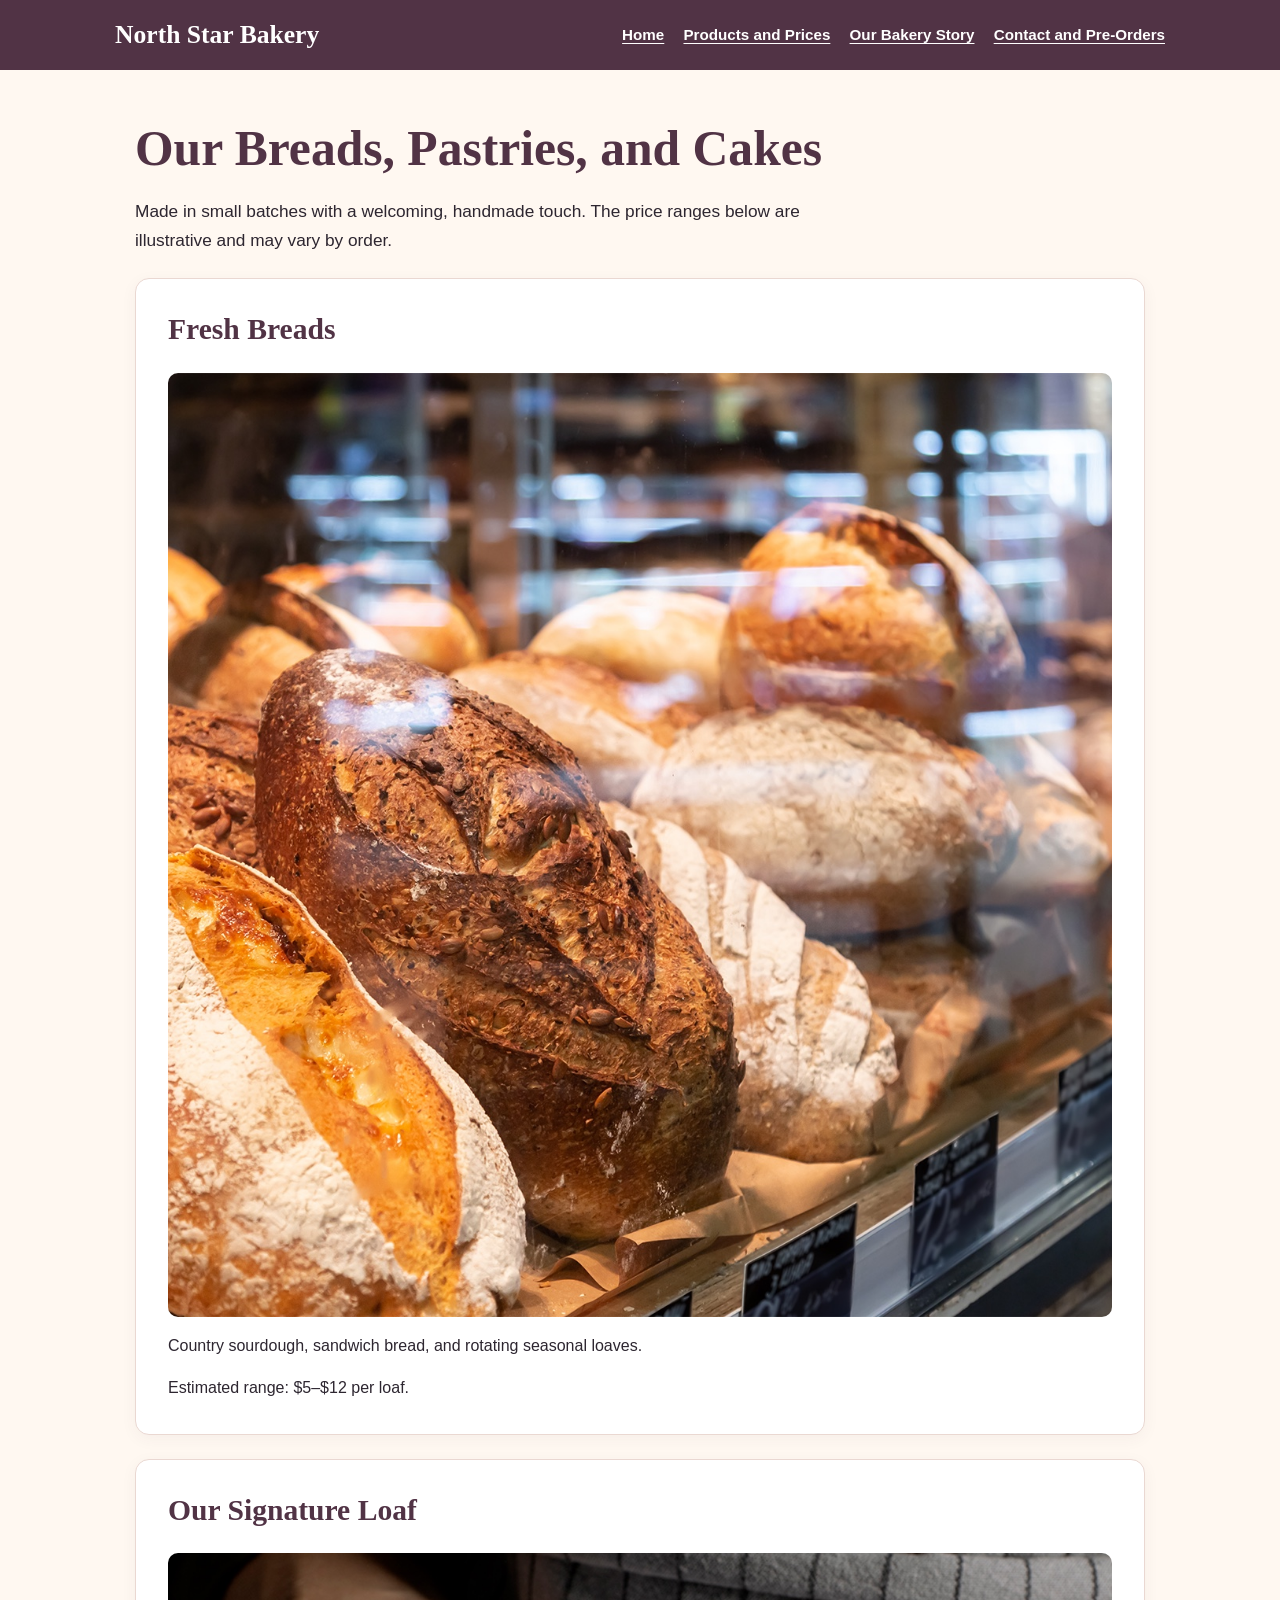
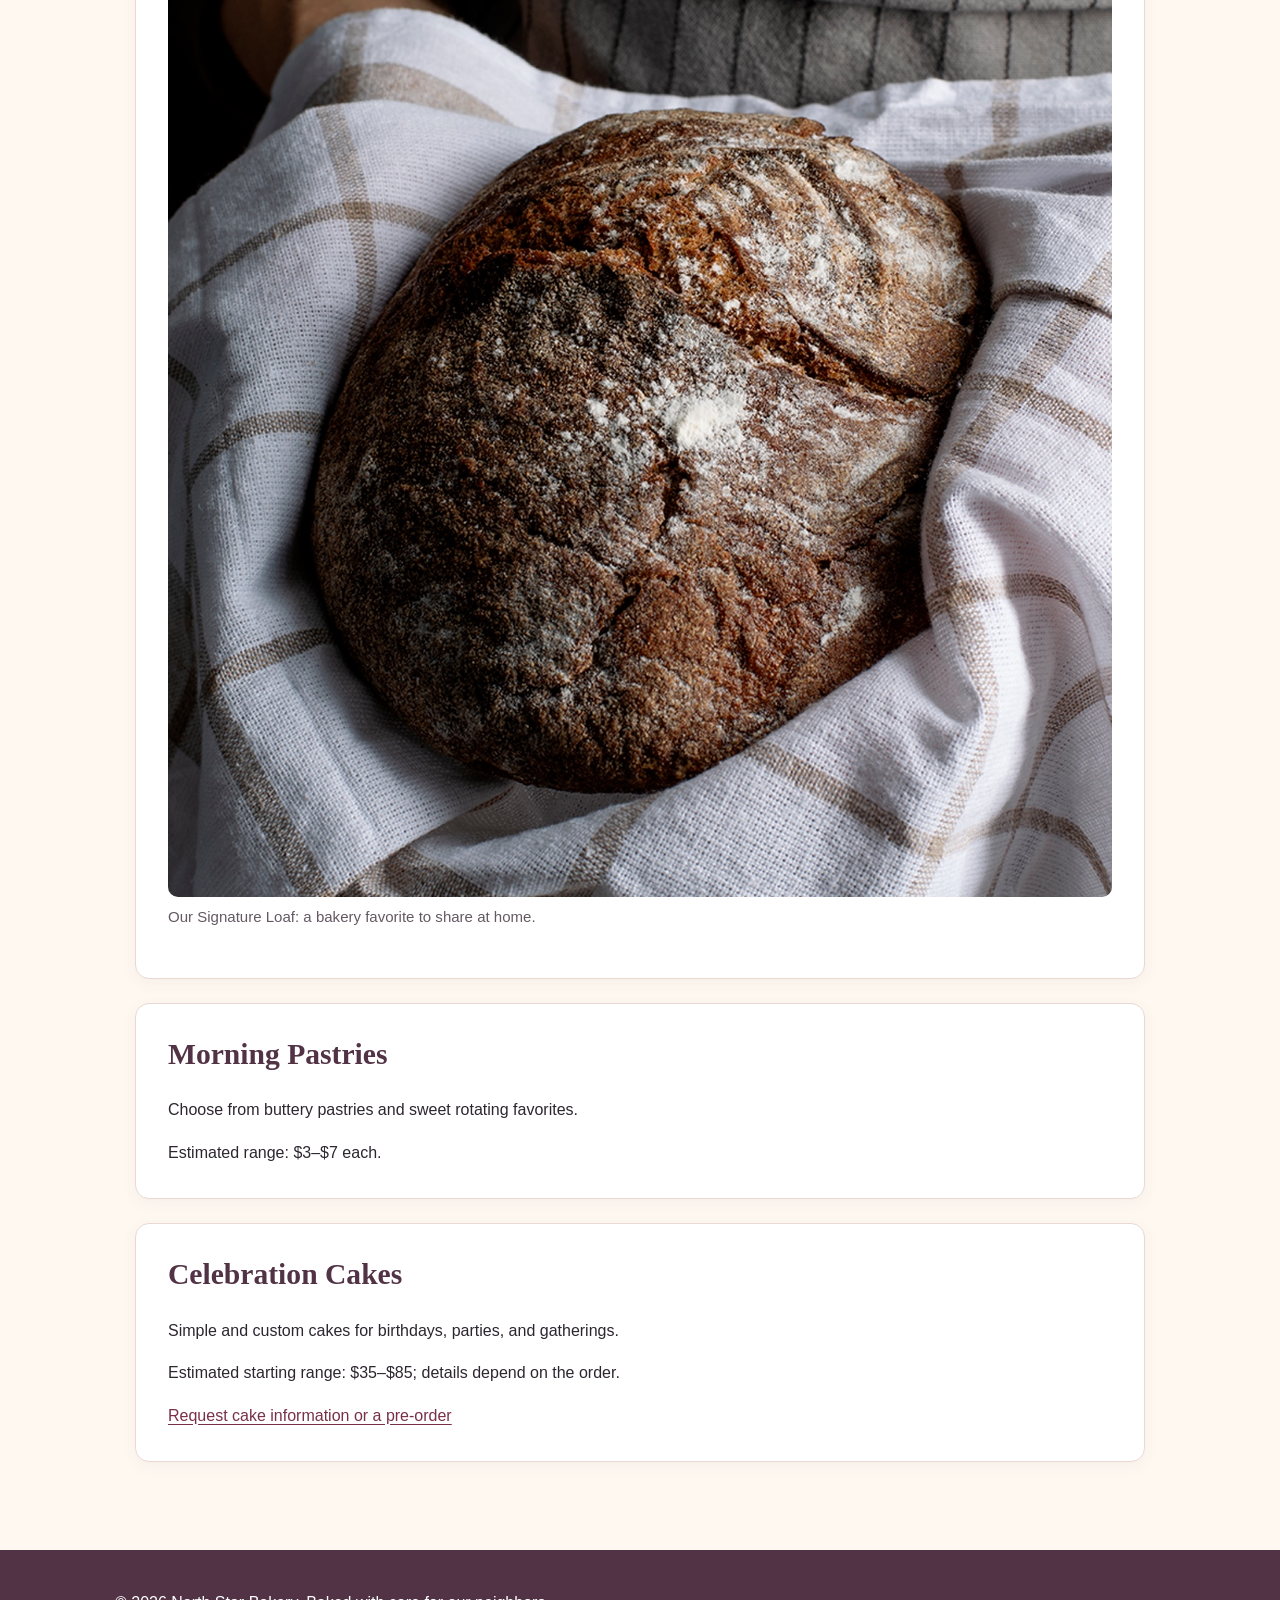
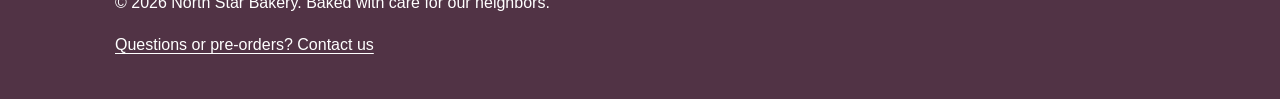
==== products.html @ b47da0ef "Add files via upload" ====
<!DOCTYPE html>
<html lang="en">
<head>
  <meta charset="UTF-8">
  <meta name="viewport" content="width=device-width, initial-scale=1.0">
  <title>Products | North Star Bakery</title>
  <link rel="stylesheet" href="styles.css">
</head>
<body>
  <header class="site-header">
    <a href="index.html" aria-label="North Star Bakery home">North Star Bakery</a>
  <nav aria-label="Main navigation" class="site-nav">
    <a href="index.html">Home</a>
    <a href="products.html">Products and Prices</a>
    <a href="about.html">Our Bakery Story</a>
    <a href="contact.html">Contact and Pre-Orders</a>
  </nav>
  </header>
  <main class="container">
    <h1>Our Breads, Pastries, and Cakes</h1>
    <p>Made in small batches with a welcoming, handmade touch.
       The price ranges below are illustrative and may vary by order.</p>
    <section class="content-card" aria-labelledby="breads">
      <h2 id="breads">Fresh Breads</h2>
      <img src="bakery-bread.jpg"
           alt="Selection of freshly baked artisan bread loaves"
           >
      <p>Country sourdough, sandwich bread, and rotating seasonal loaves.</p>
      <p>Estimated range: $5–$12 per loaf.</p>
    </section>
    <section class="content-card" aria-labelledby="signature">
      <h2 id="signature">Our Signature Loaf</h2>
      <figure>
        <img src="bakery-signature-loaf.jpg"
             alt="North Star Bakery's signature artisan loaf with a golden crust"
             >
        <figcaption>Our Signature Loaf: a bakery favorite to share at home.</figcaption>
      </figure>
    </section>
    <section class="content-card" aria-labelledby="pastries">
      <h2 id="pastries">Morning Pastries</h2>
      <p>Choose from buttery pastries and sweet rotating favorites.</p>
      <p>Estimated range: $3–$7 each.</p>
    </section>
    <section class="content-card" aria-labelledby="cakes">
      <h2 id="cakes">Celebration Cakes</h2>
      <p>Simple and custom cakes for birthdays, parties, and gatherings.</p>
      <p>Estimated starting range: $35–$85; details depend on the order.</p>
      <p><a href="contact.html">Request cake information or a pre-order</a></p>
    </section>
  </main>
  <footer class="site-footer">
    <p>&copy; 2026 North Star Bakery. Baked with care for our neighbors.</p>
    <p><a href="contact.html">Questions or pre-orders? Contact us</a></p>
  </footer>
</body>
</html>
---- styles.css ----
/* North Star Bakery — Touchstone 3 visual design system */
:root { --plum:#513345; --rose:#a45367; --cream:#fff8f1; --ink:#2d2630; --muted:#655963; --border:#ead8d2; --white:#ffffff; }
* { box-sizing:border-box; }
html { scroll-behavior:smooth; }
body { margin:0; background:var(--cream); color:var(--ink); font:1rem/1.65 Arial, Helvetica, sans-serif; }
h1,h2,h3 { font-family:Georgia, 'Times New Roman', serif; line-height:1.25; color:var(--plum); }
h1 { font-size:clamp(2rem,4vw,3.1rem); margin:0 0 1rem; }
h2 { font-size:clamp(1.35rem,2.5vw,1.85rem); margin-top:0; }
a { color:#783047; text-underline-offset:3px; }
a:focus-visible,button:focus-visible,input:focus-visible,select:focus-visible,textarea:focus-visible { outline:3px solid #b04463; outline-offset:3px; }
.site-header { background:var(--plum); color:var(--white); padding:1.25rem max(1rem,calc((100vw - 1050px)/2)); display:flex; align-items:center; justify-content:space-between; flex-wrap:wrap; gap:1rem; }
.site-header > a { color:white; font:700 1.6rem Georgia,serif; text-decoration:none; }
.site-nav { display:flex; flex-wrap:wrap; gap:.5rem 1.2rem; }
.site-nav a { color:white; font-weight:bold; font-size:.95rem; }
.site-nav a:hover { color:#ffe3cf; }
.container { max-width:1050px; margin:0 auto; padding:3rem 1.25rem 4rem; }
.container > p { max-width:75ch; font-size:1.08rem; }
.content-card { background:var(--white); border:1px solid var(--border); border-radius:14px; padding:clamp(1.25rem,3vw,2rem); margin:1.5rem 0; box-shadow:0 4px 16px #5133450d; }
.content-card > p:last-child { margin-bottom:0; }
img,picture img,video { max-width:100%; height:auto; border-radius:10px; display:block; }
figure { margin:1rem 0; }
figcaption { color:var(--muted); font-size:.94rem; margin-top:.5rem; }
.form-group { border:1px solid var(--border); border-radius:10px; padding:1.25rem; margin:1rem 0; }
legend { color:var(--plum); font-weight:bold; padding:0 .4rem; }
label { display:block; font-weight:600; margin-bottom:.25rem; }
input,select,textarea { width:100%; max-width:650px; padding:.7rem; border:1px solid #9c8b91; border-radius:7px; background:white; font:inherit; }
textarea { resize:vertical; }
.button { background:var(--rose); border:0; color:white; font:700 1rem Arial,sans-serif; padding:.85rem 1.5rem; border-radius:8px; cursor:pointer; }
.button:hover { background:var(--plum); }
.site-footer { background:var(--plum); color:white; padding:1.5rem max(1rem,calc((100vw - 1050px)/2)); }
.site-footer a { color:white; }
@media (max-width:650px) { .site-header { display:block; padding:1rem; } .site-header > a { display:block; margin-bottom:.8rem; } .site-nav { flex-direction:column; gap:.4rem; } .container { padding:2rem 1rem; } .content-card { margin:1rem 0; } }
@media (prefers-reduced-motion:reduce) { html { scroll-behavior:auto; } }
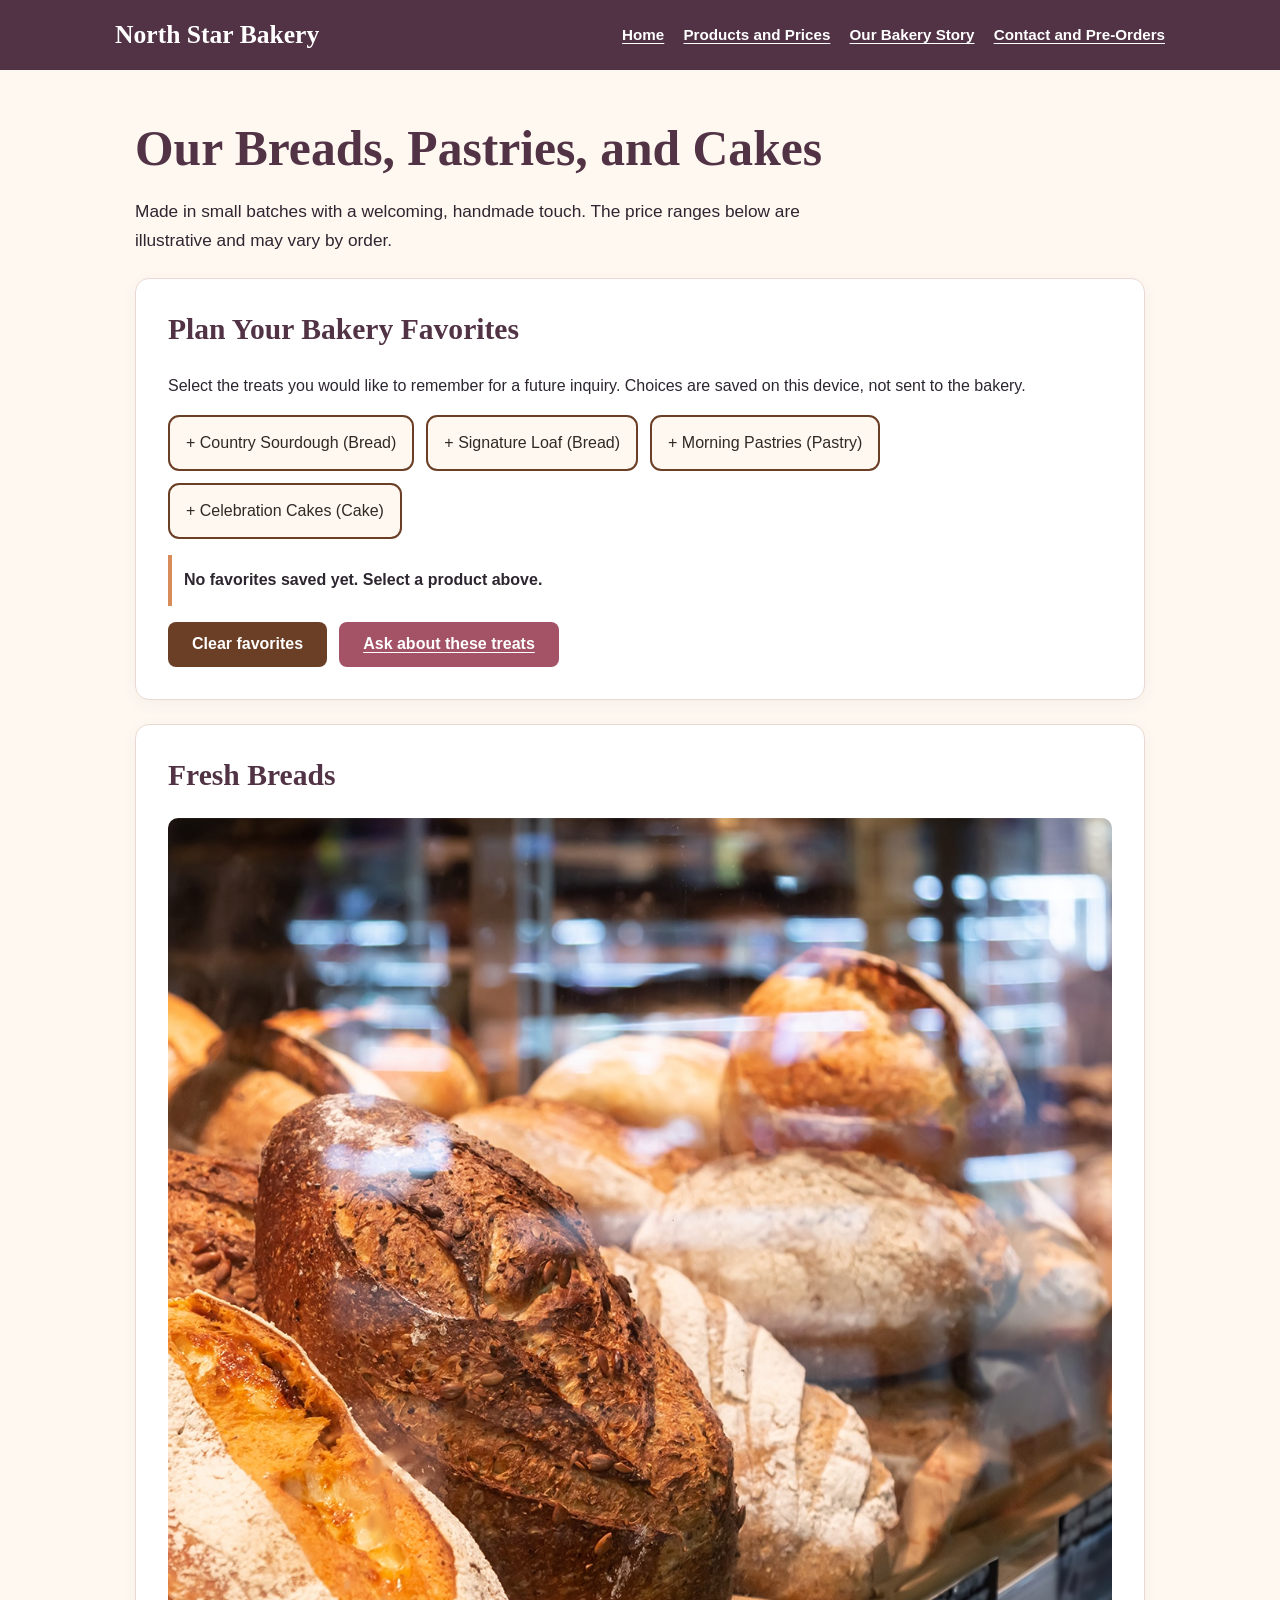
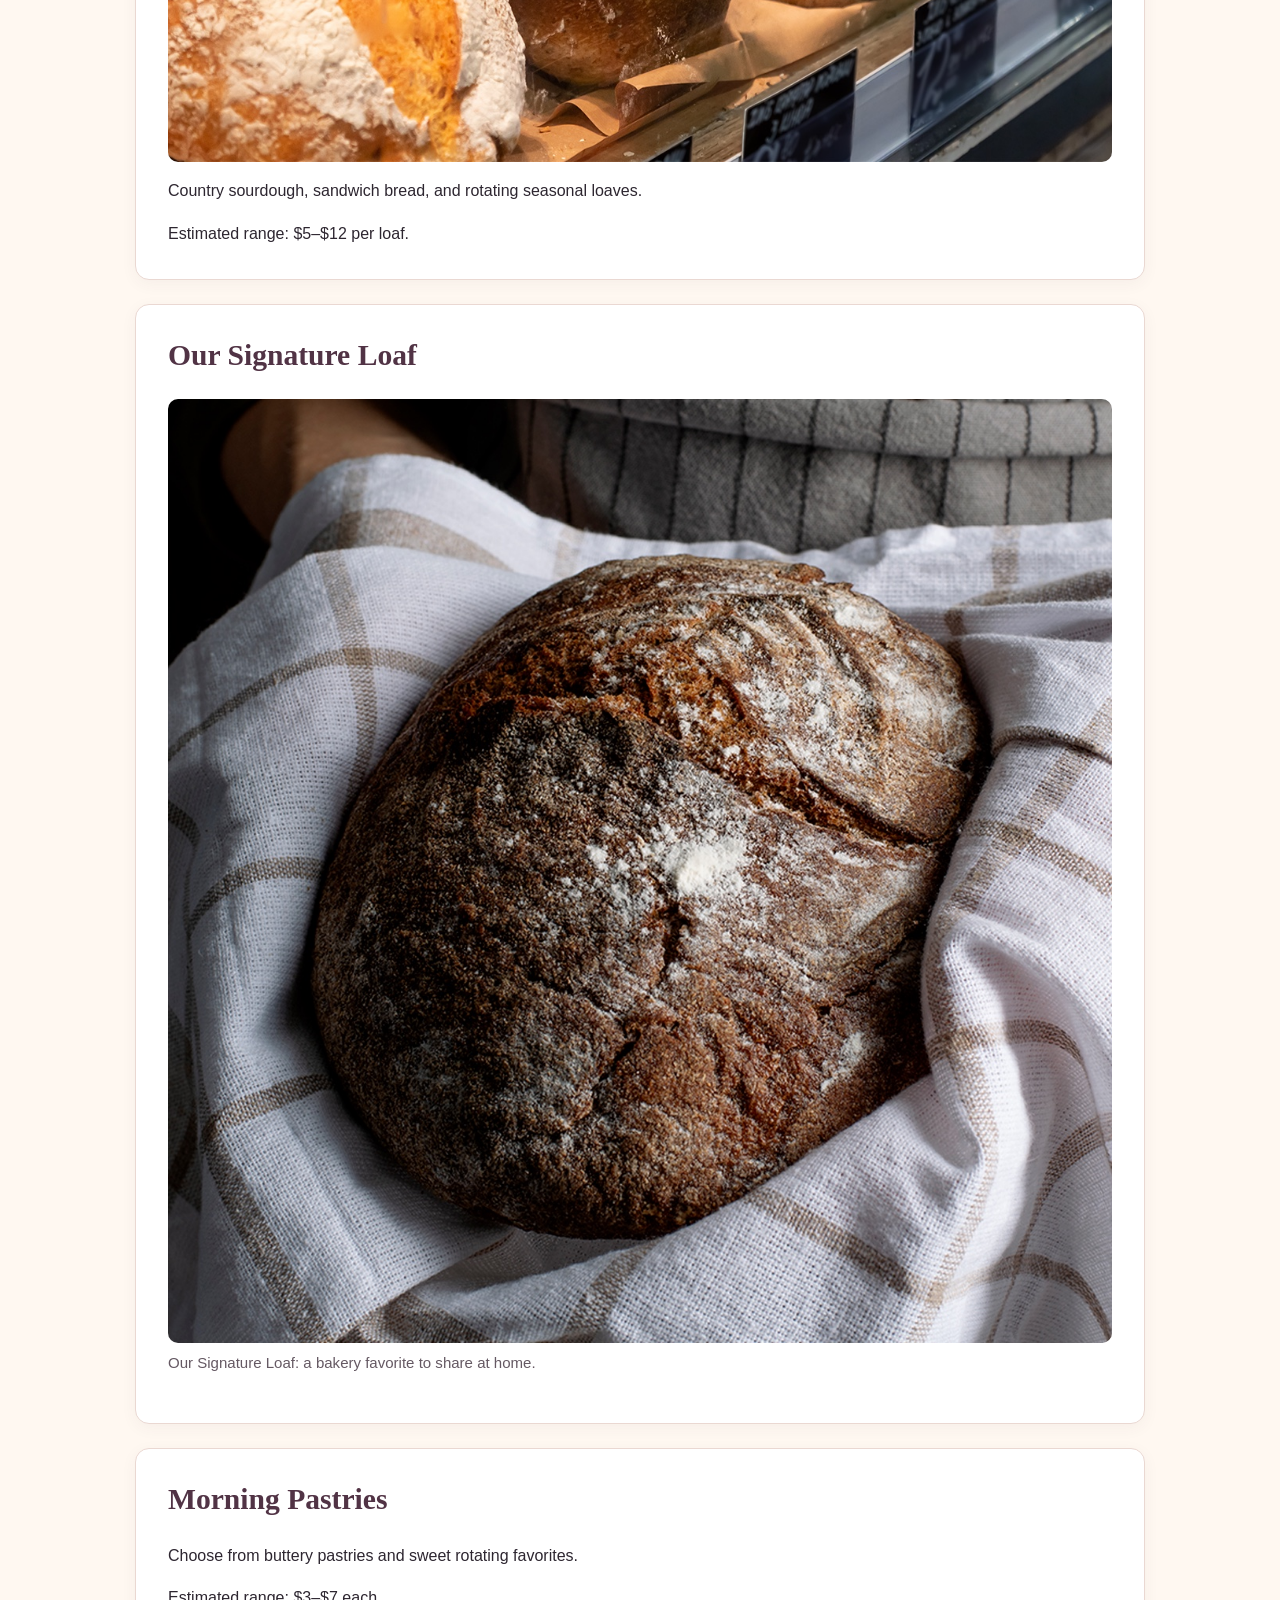
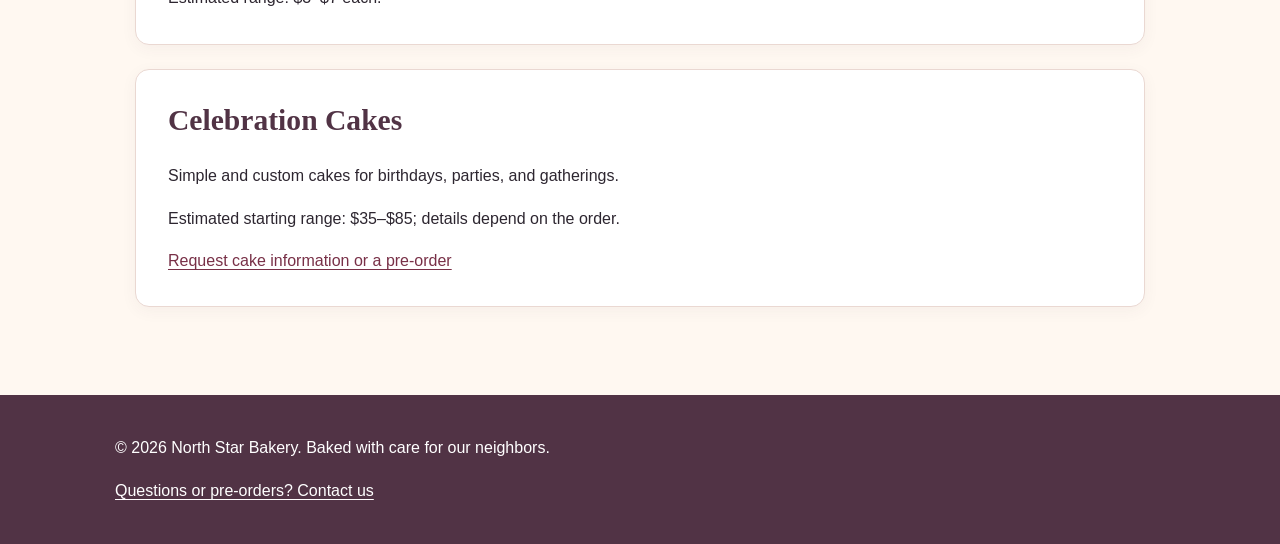
==== commit 0e7b7abe: "Add files via upload" ====
--- a/products.html
+++ b/products.html
@@ -20,6 +20,15 @@
     <h1>Our Breads, Pastries, and Cakes</h1>
     <p>Made in small batches with a welcoming, handmade touch.
        The price ranges below are illustrative and may vary by order.</p>
+
+    <section class="content-card favorites-panel" aria-labelledby="favorite-heading">
+      <h2 id="favorite-heading">Plan Your Bakery Favorites</h2>
+      <p>Select the treats you would like to remember for a future inquiry. Choices are saved on this device, not sent to the bakery.</p>
+      <div id="favorite-options" class="favorite-grid" role="group" aria-label="Bakery favorite selections"></div>
+      <p id="favorite-result" class="selection-summary" aria-live="polite">Choose a product to build your favorites list.</p>
+      <div class="favorite-actions"><button type="button" id="clear-favorites" class="button button-secondary">Clear favorites</button>
+      <a class="button" href="contact.html">Ask about these treats</a></div>
+    </section>
     <section class="content-card" aria-labelledby="breads">
       <h2 id="breads">Fresh Breads</h2>
       <img src="bakery-bread.jpg"
@@ -53,5 +62,6 @@
     <p>&copy; 2026 North Star Bakery. Baked with care for our neighbors.</p>
     <p><a href="contact.html">Questions or pre-orders? Contact us</a></p>
   </footer>
+  <script src="script.js" defer></script>
 </body>
 </html>
--- a/styles.css
+++ b/styles.css
@@ -31,3 +31,16 @@
 .site-footer a { color:white; }
 @media (max-width:650px) { .site-header { display:block; padding:1rem; } .site-header > a { display:block; margin-bottom:.8rem; } .site-nav { flex-direction:column; gap:.4rem; } .container { padding:2rem 1rem; } .content-card { margin:1rem 0; } }
 @media (prefers-reduced-motion:reduce) { html { scroll-behavior:auto; } }
+
+/* Touchstone 4: interactive bakery favorites and accessible field errors */
+.favorite-grid { display: flex; flex-wrap: wrap; gap: .75rem; margin: 1rem 0; }
+.favorite-choice { display: inline-flex; align-items: center; gap: .55rem; padding: .8rem 1rem; border: 2px solid #6B3E26; border-radius: .7rem; background: #FFF8F0; color: #2F2A26; font: inherit; cursor: pointer; }
+.favorite-choice[aria-pressed="true"] { background: #6B3E26; color: #FFF8F0; }
+.favorite-choice:focus-visible, .button:focus-visible { outline: 3px solid #D88C5A; outline-offset: 3px; }
+.selection-summary { font-weight: 700; padding: .75rem; border-left: 4px solid #D88C5A; }
+.favorite-actions { display:flex; flex-wrap:wrap; gap:.75rem; align-items:center; }
+.button-secondary { background: #6B3E26; }
+.field-error { display:block; color: #8B1E1E; font-weight: 700; font-size: .95rem; margin-top: .3rem; min-height: 1.1em; }
+[aria-invalid="true"] { border: 2px solid #8B1E1E !important; }
+#form-result { font-weight: 700; }
+@media (max-width: 600px) { .favorite-grid { flex-direction: column; } .favorite-choice { width:100%; } }
